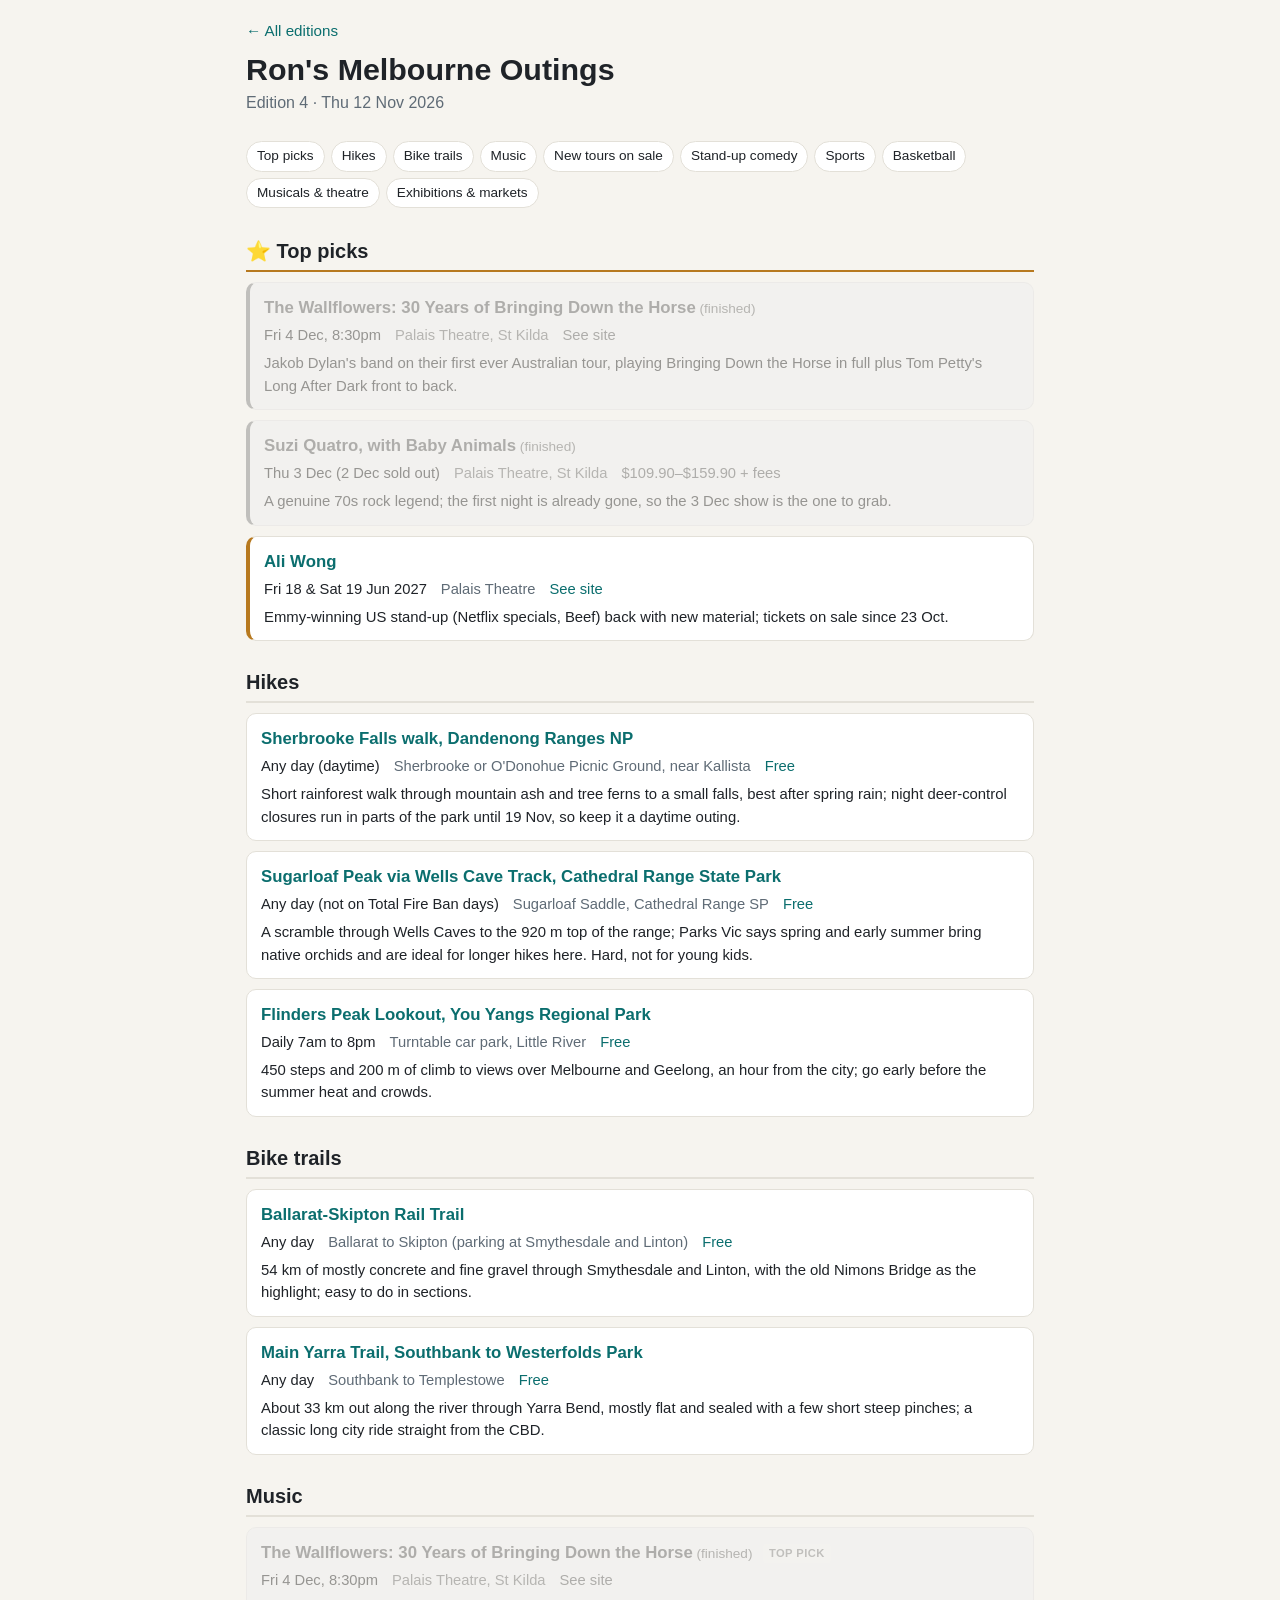
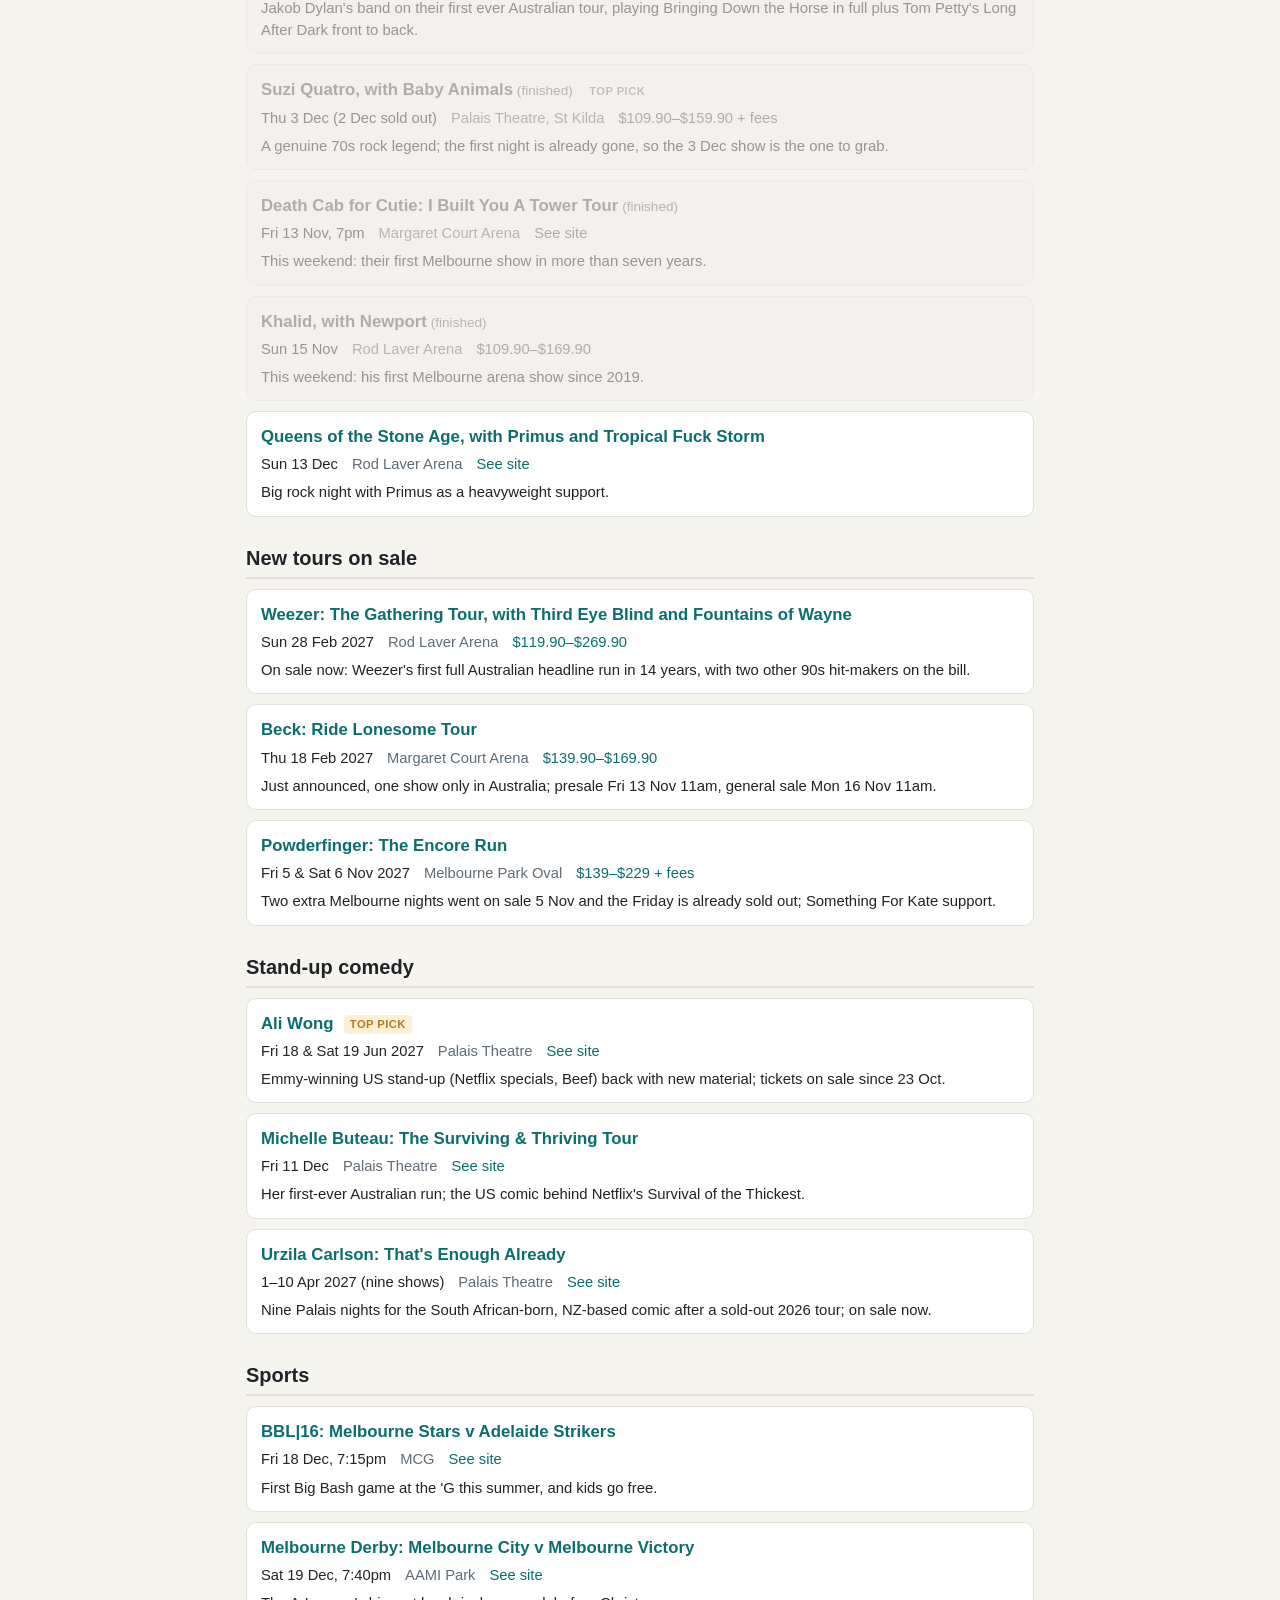
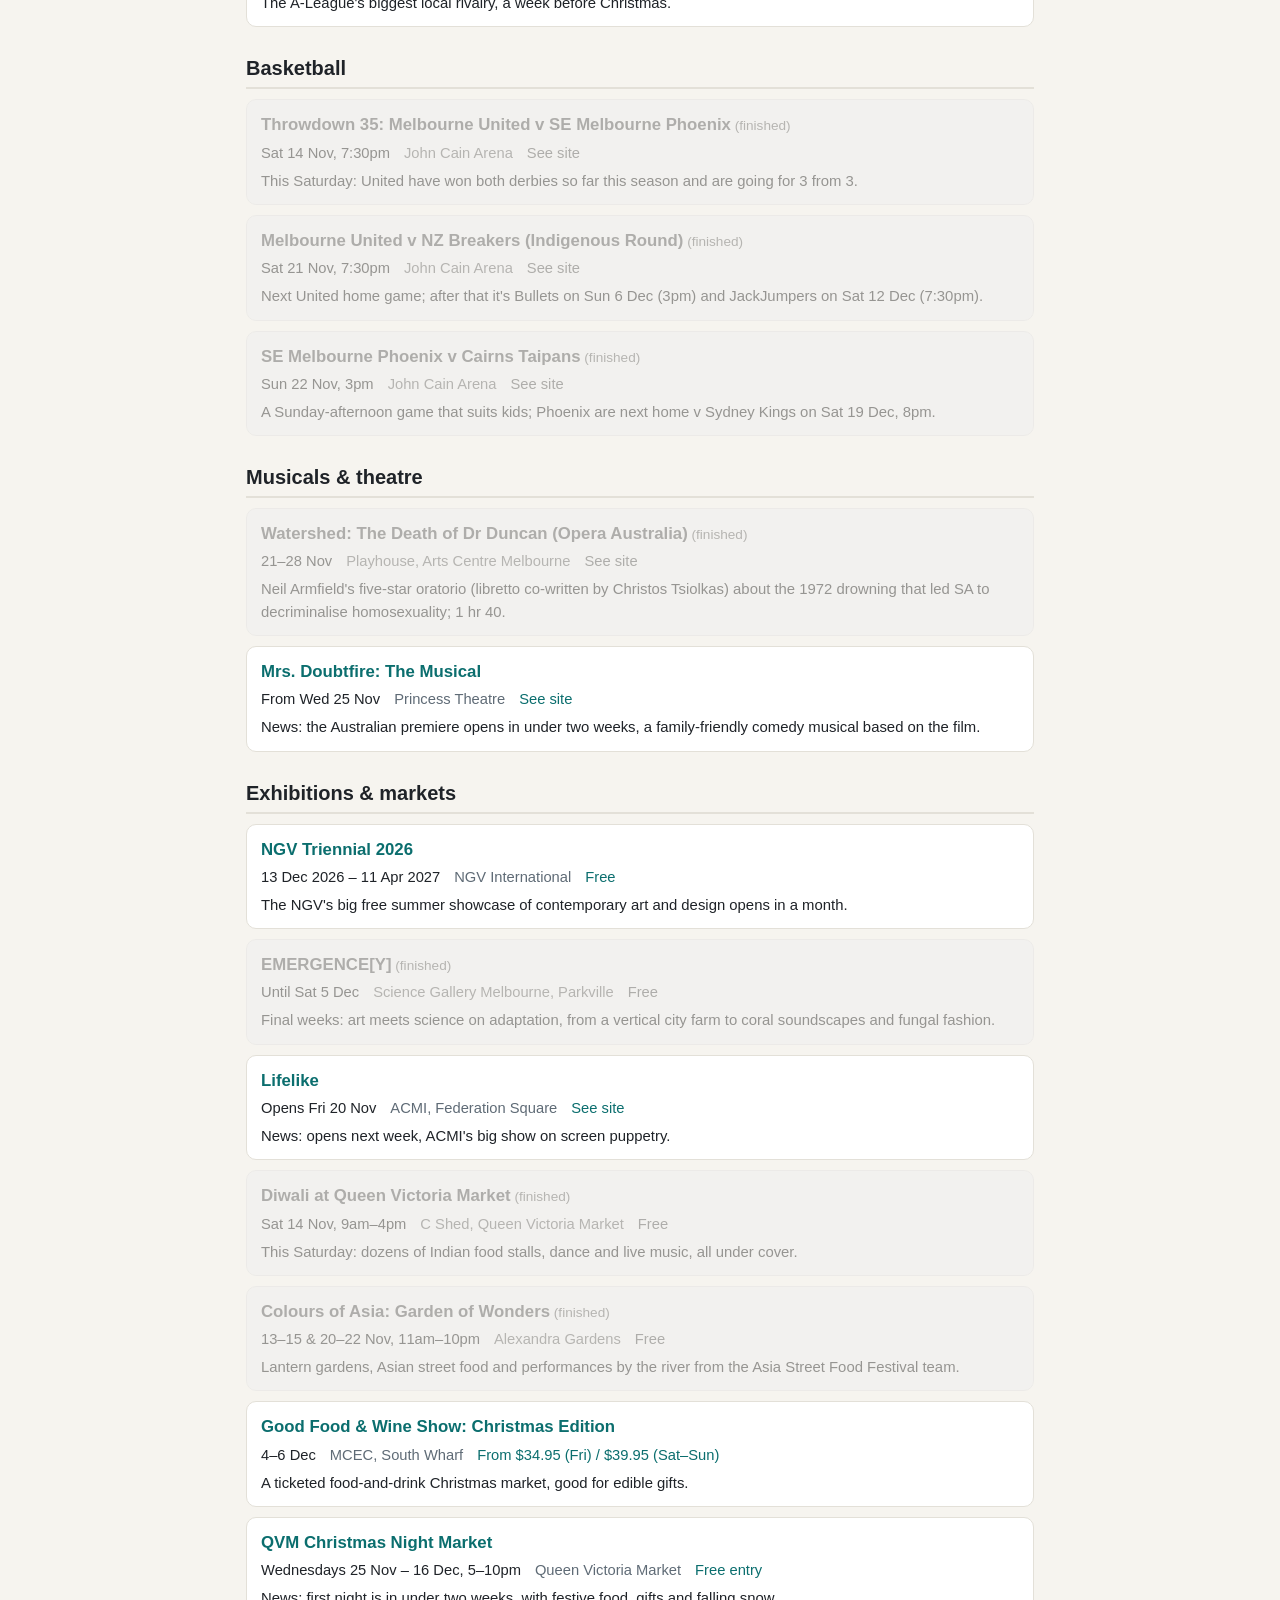
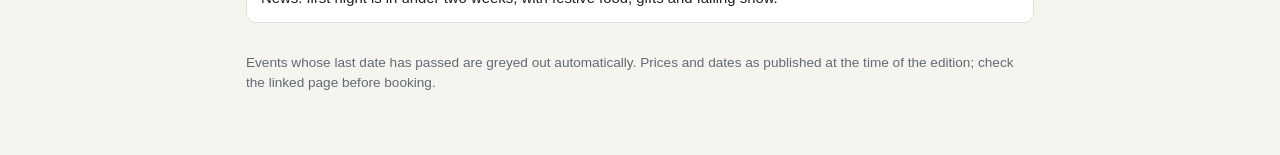
==== editions/2026-11-12.html @ 19b3120b "Edition 2026-11-12" ====
<!doctype html>
<html lang="en">
<head>
<meta charset="utf-8">
<meta name="viewport" content="width=device-width,initial-scale=1">
<title>Ron's Melbourne Outings: Thu 12 Nov 2026</title>
<link rel="stylesheet" href="../outings.css">
</head>
<body>
<div class="wrap">
<p class="back"><a href="../">← All editions</a></p>
<header><h1>Ron's Melbourne Outings</h1>
<p class="sub">Edition 4 · Thu 12 Nov 2026</p></header>
<nav class="toc"><a href="#top-picks">Top picks</a><a href="#hikes">Hikes</a><a href="#bikes">Bike trails</a><a href="#music">Music</a><a href="#tours">New tours on sale</a><a href="#comedy">Stand-up comedy</a><a href="#sports">Sports</a><a href="#basketball">Basketball</a><a href="#theatre">Musicals &amp; theatre</a><a href="#exhibitions">Exhibitions &amp; markets</a></nav>
<section id="top-picks" class="top"><h2>⭐ Top picks</h2><ul class="items"><li class="item" data-end="2026-12-04"><a class="name" href="https://www.palaistheatre.com.au/all-events/the-wallflowers-tickets-ae1651123" target="_blank" rel="noopener"><strong>The Wallflowers: 30 Years of Bringing Down the Horse</strong></a><div class="meta"><span class="when">Fri 4 Dec, 8:30pm</span><span class="venue">Palais Theatre, St Kilda</span><span class="price">See site</span></div><p class="note">Jakob Dylan&#x27;s band on their first ever Australian tour, playing Bringing Down the Horse in full plus Tom Petty&#x27;s Long After Dark front to back.</p></li><li class="item" data-end="2026-12-03"><a class="name" href="https://www.palaistheatre.com.au/all-events/suzi-quatro-tickets-ae1209718" target="_blank" rel="noopener"><strong>Suzi Quatro, with Baby Animals</strong></a><div class="meta"><span class="when">Thu 3 Dec (2 Dec sold out)</span><span class="venue">Palais Theatre, St Kilda</span><span class="price">$109.90–$159.90 + fees</span></div><p class="note">A genuine 70s rock legend; the first night is already gone, so the 3 Dec show is the one to grab.</p></li><li class="item" data-end="2027-06-19"><a class="name" href="https://au.rollingstone.com/culture/culture-news/ali-wong-announces-australia-and-new-zealand-stand-up-tour-102408/" target="_blank" rel="noopener"><strong>Ali Wong</strong></a><div class="meta"><span class="when">Fri 18 &amp; Sat 19 Jun 2027</span><span class="venue">Palais Theatre</span><span class="price">See site</span></div><p class="note">Emmy-winning US stand-up (Netflix specials, Beef) back with new material; tickets on sale since 23 Oct.</p></li></ul></section>
<section id="hikes"><h2>Hikes</h2><ul class="items"><li class="item"><a class="name" href="https://www.parks.vic.gov.au/places-to-see/parks/dandenong-ranges-national-park/things-to-do/sherbrooke-falls-walk-and-picnic-area" target="_blank" rel="noopener"><strong>Sherbrooke Falls walk, Dandenong Ranges NP</strong></a><div class="meta"><span class="when">Any day (daytime)</span><span class="venue">Sherbrooke or O&#x27;Donohue Picnic Ground, near Kallista</span><span class="price">Free</span></div><p class="note">Short rainforest walk through mountain ash and tree ferns to a small falls, best after spring rain; night deer-control closures run in parts of the park until 19 Nov, so keep it a daytime outing.</p></li><li class="item"><a class="name" href="https://www.parks.vic.gov.au/places-to-see/parks/cathedral-range-state-park" target="_blank" rel="noopener"><strong>Sugarloaf Peak via Wells Cave Track, Cathedral Range State Park</strong></a><div class="meta"><span class="when">Any day (not on Total Fire Ban days)</span><span class="venue">Sugarloaf Saddle, Cathedral Range SP</span><span class="price">Free</span></div><p class="note">A scramble through Wells Caves to the 920 m top of the range; Parks Vic says spring and early summer bring native orchids and are ideal for longer hikes here. Hard, not for young kids.</p></li><li class="item"><a class="name" href="https://www.parks.vic.gov.au/places-to-see/parks/you-yangs-regional-park" target="_blank" rel="noopener"><strong>Flinders Peak Lookout, You Yangs Regional Park</strong></a><div class="meta"><span class="when">Daily 7am to 8pm</span><span class="venue">Turntable car park, Little River</span><span class="price">Free</span></div><p class="note">450 steps and 200 m of climb to views over Melbourne and Geelong, an hour from the city; go early before the summer heat and crowds.</p></li></ul></section>
<section id="bikes"><h2>Bike trails</h2><ul class="items"><li class="item"><a class="name" href="https://www.railtrails.org.au/trails/ballarat-skipton-rail-trail/" target="_blank" rel="noopener"><strong>Ballarat-Skipton Rail Trail</strong></a><div class="meta"><span class="when">Any day</span><span class="venue">Ballarat to Skipton (parking at Smythesdale and Linton)</span><span class="price">Free</span></div><p class="note">54 km of mostly concrete and fine gravel through Smythesdale and Linton, with the old Nimons Bridge as the highlight; easy to do in sections.</p></li><li class="item"><a class="name" href="https://www.melbourneplaygrounds.com.au/main-yarra-trail-melbourne" target="_blank" rel="noopener"><strong>Main Yarra Trail, Southbank to Westerfolds Park</strong></a><div class="meta"><span class="when">Any day</span><span class="venue">Southbank to Templestowe</span><span class="price">Free</span></div><p class="note">About 33 km out along the river through Yarra Bend, mostly flat and sealed with a few short steep pinches; a classic long city ride straight from the CBD.</p></li></ul></section>
<section id="music"><h2>Music</h2><ul class="items"><li class="item" data-end="2026-12-04"><a class="name" href="https://www.palaistheatre.com.au/all-events/the-wallflowers-tickets-ae1651123" target="_blank" rel="noopener"><strong>The Wallflowers: 30 Years of Bringing Down the Horse</strong></a> <span class="tag">Top pick</span><div class="meta"><span class="when">Fri 4 Dec, 8:30pm</span><span class="venue">Palais Theatre, St Kilda</span><span class="price">See site</span></div><p class="note">Jakob Dylan&#x27;s band on their first ever Australian tour, playing Bringing Down the Horse in full plus Tom Petty&#x27;s Long After Dark front to back.</p></li><li class="item" data-end="2026-12-03"><a class="name" href="https://www.palaistheatre.com.au/all-events/suzi-quatro-tickets-ae1209718" target="_blank" rel="noopener"><strong>Suzi Quatro, with Baby Animals</strong></a> <span class="tag">Top pick</span><div class="meta"><span class="when">Thu 3 Dec (2 Dec sold out)</span><span class="venue">Palais Theatre, St Kilda</span><span class="price">$109.90–$159.90 + fees</span></div><p class="note">A genuine 70s rock legend; the first night is already gone, so the 3 Dec show is the one to grab.</p></li><li class="item" data-end="2026-11-13"><a class="name" href="https://margaretcourtarena.com.au/event/death-cab-for-cutie-i-built-you-a-tower-tour-melbourne-2026/" target="_blank" rel="noopener"><strong>Death Cab for Cutie: I Built You A Tower Tour</strong></a><div class="meta"><span class="when">Fri 13 Nov, 7pm</span><span class="venue">Margaret Court Arena</span><span class="price">See site</span></div><p class="note">This weekend: their first Melbourne show in more than seven years.</p></li><li class="item" data-end="2026-11-15"><a class="name" href="https://www.frontiertouring.com/khalid" target="_blank" rel="noopener"><strong>Khalid, with Newport</strong></a><div class="meta"><span class="when">Sun 15 Nov</span><span class="venue">Rod Laver Arena</span><span class="price">$109.90–$169.90</span></div><p class="note">This weekend: his first Melbourne arena show since 2019.</p></li><li class="item" data-end="2026-12-13"><a class="name" href="https://rodlaverarena.com.au/event/queens-of-the-stone-age-melbourne-2026/" target="_blank" rel="noopener"><strong>Queens of the Stone Age, with Primus and Tropical Fuck Storm</strong></a><div class="meta"><span class="when">Sun 13 Dec</span><span class="venue">Rod Laver Arena</span><span class="price">See site</span></div><p class="note">Big rock night with Primus as a heavyweight support.</p></li></ul></section>
<section id="tours"><h2>New tours on sale</h2><ul class="items"><li class="item" data-end="2027-02-28"><a class="name" href="https://www.destroyalllines.com/tours/weezer-2027" target="_blank" rel="noopener"><strong>Weezer: The Gathering Tour, with Third Eye Blind and Fountains of Wayne</strong></a><div class="meta"><span class="when">Sun 28 Feb 2027</span><span class="venue">Rod Laver Arena</span><span class="price">$119.90–$269.90</span></div><p class="note">On sale now: Weezer&#x27;s first full Australian headline run in 14 years, with two other 90s hit-makers on the bill.</p></li><li class="item" data-end="2027-02-18"><a class="name" href="https://www.frontiertouring.com/beck" target="_blank" rel="noopener"><strong>Beck: Ride Lonesome Tour</strong></a><div class="meta"><span class="when">Thu 18 Feb 2027</span><span class="venue">Margaret Court Arena</span><span class="price">$139.90–$169.90</span></div><p class="note">Just announced, one show only in Australia; presale Fri 13 Nov 11am, general sale Mon 16 Nov 11am.</p></li><li class="item" data-end="2027-11-06"><a class="name" href="https://facetofacetouring.com.au/current-tours/powderfinger-the-encore-run" target="_blank" rel="noopener"><strong>Powderfinger: The Encore Run</strong></a><div class="meta"><span class="when">Fri 5 &amp; Sat 6 Nov 2027</span><span class="venue">Melbourne Park Oval</span><span class="price">$139–$229 + fees</span></div><p class="note">Two extra Melbourne nights went on sale 5 Nov and the Friday is already sold out; Something For Kate support.</p></li></ul></section>
<section id="comedy"><h2>Stand-up comedy</h2><ul class="items"><li class="item" data-end="2027-06-19"><a class="name" href="https://au.rollingstone.com/culture/culture-news/ali-wong-announces-australia-and-new-zealand-stand-up-tour-102408/" target="_blank" rel="noopener"><strong>Ali Wong</strong></a> <span class="tag">Top pick</span><div class="meta"><span class="when">Fri 18 &amp; Sat 19 Jun 2027</span><span class="venue">Palais Theatre</span><span class="price">See site</span></div><p class="note">Emmy-winning US stand-up (Netflix specials, Beef) back with new material; tickets on sale since 23 Oct.</p></li><li class="item" data-end="2026-12-11"><a class="name" href="https://ma.to/event/michelle-buteau-palais-theatre-11-dec-2026" target="_blank" rel="noopener"><strong>Michelle Buteau: The Surviving &amp; Thriving Tour</strong></a><div class="meta"><span class="when">Fri 11 Dec</span><span class="venue">Palais Theatre</span><span class="price">See site</span></div><p class="note">Her first-ever Australian run; the US comic behind Netflix&#x27;s Survival of the Thickest.</p></li><li class="item" data-end="2027-04-10"><a class="name" href="https://au.variety.com/2026/more/news/urzila-carlson-announces-massive-2027-australian-tour-with-new-comedy-show-41914/" target="_blank" rel="noopener"><strong>Urzila Carlson: That&#x27;s Enough Already</strong></a><div class="meta"><span class="when">1–10 Apr 2027 (nine shows)</span><span class="venue">Palais Theatre</span><span class="price">See site</span></div><p class="note">Nine Palais nights for the South African-born, NZ-based comic after a sold-out 2026 tour; on sale now.</p></li></ul></section>
<section id="sports"><h2>Sports</h2><ul class="items"><li class="item" data-end="2026-12-18"><a class="name" href="https://www.mcg.org.au/events/2026/december/bbl16-melbourne-stars-v-adelaide-strikers" target="_blank" rel="noopener"><strong>BBL|16: Melbourne Stars v Adelaide Strikers</strong></a><div class="meta"><span class="when">Fri 18 Dec, 7:15pm</span><span class="venue">MCG</span><span class="price">See site</span></div><p class="note">First Big Bash game at the &#x27;G this summer, and kids go free.</p></li><li class="item" data-end="2026-12-19"><a class="name" href="https://aamipark.com.au/event/melbourne-city-fc-vs-melbourne-victory-round-9-2026-27/" target="_blank" rel="noopener"><strong>Melbourne Derby: Melbourne City v Melbourne Victory</strong></a><div class="meta"><span class="when">Sat 19 Dec, 7:40pm</span><span class="venue">AAMI Park</span><span class="price">See site</span></div><p class="note">The A-League&#x27;s biggest local rivalry, a week before Christmas.</p></li></ul></section>
<section id="basketball"><h2>Basketball</h2><ul class="items"><li class="item" data-end="2026-11-14"><a class="name" href="https://www.nbl.com.au/club-schedule/mel" target="_blank" rel="noopener"><strong>Throwdown 35: Melbourne United v SE Melbourne Phoenix</strong></a><div class="meta"><span class="when">Sat 14 Nov, 7:30pm</span><span class="venue">John Cain Arena</span><span class="price">See site</span></div><p class="note">This Saturday: United have won both derbies so far this season and are going for 3 from 3.</p></li><li class="item" data-end="2026-11-21"><a class="name" href="https://www.nbl.com.au/club-schedule/mel" target="_blank" rel="noopener"><strong>Melbourne United v NZ Breakers (Indigenous Round)</strong></a><div class="meta"><span class="when">Sat 21 Nov, 7:30pm</span><span class="venue">John Cain Arena</span><span class="price">See site</span></div><p class="note">Next United home game; after that it&#x27;s Bullets on Sun 6 Dec (3pm) and JackJumpers on Sat 12 Dec (7:30pm).</p></li><li class="item" data-end="2026-11-22"><a class="name" href="https://johncainarena.com.au/event/south-east-melbourne-phoenix-vs-cairns-taipans-round-10-2026-27/" target="_blank" rel="noopener"><strong>SE Melbourne Phoenix v Cairns Taipans</strong></a><div class="meta"><span class="when">Sun 22 Nov, 3pm</span><span class="venue">John Cain Arena</span><span class="price">See site</span></div><p class="note">A Sunday-afternoon game that suits kids; Phoenix are next home v Sydney Kings on Sat 19 Dec, 8pm.</p></li></ul></section>
<section id="theatre"><h2>Musicals &amp; theatre</h2><ul class="items"><li class="item" data-end="2026-11-28"><a class="name" href="https://opera.org.au/productions/watershed-melbourne/" target="_blank" rel="noopener"><strong>Watershed: The Death of Dr Duncan (Opera Australia)</strong></a><div class="meta"><span class="when">21–28 Nov</span><span class="venue">Playhouse, Arts Centre Melbourne</span><span class="price">See site</span></div><p class="note">Neil Armfield&#x27;s five-star oratorio (libretto co-written by Christos Tsiolkas) about the 1972 drowning that led SA to decriminalise homosexuality; 1 hr 40.</p></li><li class="item" data-end="2027-02-14"><a class="name" href="https://mrsdoubtfiremusical.com.au/" target="_blank" rel="noopener"><strong>Mrs. Doubtfire: The Musical</strong></a><div class="meta"><span class="when">From Wed 25 Nov</span><span class="venue">Princess Theatre</span><span class="price">See site</span></div><p class="note">News: the Australian premiere opens in under two weeks, a family-friendly comedy musical based on the film.</p></li></ul></section>
<section id="exhibitions"><h2>Exhibitions &amp; markets</h2><ul class="items"><li class="item" data-end="2027-04-11"><a class="name" href="https://www.ngv.vic.gov.au/exhibition/triennial-2026/" target="_blank" rel="noopener"><strong>NGV Triennial 2026</strong></a><div class="meta"><span class="when">13 Dec 2026 – 11 Apr 2027</span><span class="venue">NGV International</span><span class="price">Free</span></div><p class="note">The NGV&#x27;s big free summer showcase of contemporary art and design opens in a month.</p></li><li class="item" data-end="2026-12-05"><a class="name" href="https://melbourne.sciencegallery.com/emergence-y" target="_blank" rel="noopener"><strong>EMERGENCE[Y]</strong></a><div class="meta"><span class="when">Until Sat 5 Dec</span><span class="venue">Science Gallery Melbourne, Parkville</span><span class="price">Free</span></div><p class="note">Final weeks: art meets science on adaptation, from a vertical city farm to coral soundscapes and fungal fashion.</p></li><li class="item" data-end="2027-04-18"><a class="name" href="https://www.acmi.net.au/whats-on/lifelike/" target="_blank" rel="noopener"><strong>Lifelike</strong></a><div class="meta"><span class="when">Opens Fri 20 Nov</span><span class="venue">ACMI, Federation Square</span><span class="price">See site</span></div><p class="note">News: opens next week, ACMI&#x27;s big show on screen puppetry.</p></li><li class="item" data-end="2026-11-14"><a class="name" href="https://qvm.com.au/whats-on/diwali-at-queen-victoria-market/" target="_blank" rel="noopener"><strong>Diwali at Queen Victoria Market</strong></a><div class="meta"><span class="when">Sat 14 Nov, 9am–4pm</span><span class="venue">C Shed, Queen Victoria Market</span><span class="price">Free</span></div><p class="note">This Saturday: dozens of Indian food stalls, dance and live music, all under cover.</p></li><li class="item" data-end="2026-11-22"><a class="name" href="https://whatson.melbourne.vic.gov.au/things-to-do/colours-of-asia-garden-of-wonders" target="_blank" rel="noopener"><strong>Colours of Asia: Garden of Wonders</strong></a><div class="meta"><span class="when">13–15 &amp; 20–22 Nov, 11am–10pm</span><span class="venue">Alexandra Gardens</span><span class="price">Free</span></div><p class="note">Lantern gardens, Asian street food and performances by the river from the Asia Street Food Festival team.</p></li><li class="item" data-end="2026-12-06"><a class="name" href="https://www.mcec.com.au/whats-on/2026/10/good-food-and-wine-christmas-market-edition-2026" target="_blank" rel="noopener"><strong>Good Food &amp; Wine Show: Christmas Edition</strong></a><div class="meta"><span class="when">4–6 Dec</span><span class="venue">MCEC, South Wharf</span><span class="price">From $34.95 (Fri) / $39.95 (Sat–Sun)</span></div><p class="note">A ticketed food-and-drink Christmas market, good for edible gifts.</p></li><li class="item" data-end="2026-12-16"><a class="name" href="https://qvm.com.au/whats-on/christmas-night-market/" target="_blank" rel="noopener"><strong>QVM Christmas Night Market</strong></a><div class="meta"><span class="when">Wednesdays 25 Nov – 16 Dec, 5–10pm</span><span class="venue">Queen Victoria Market</span><span class="price">Free entry</span></div><p class="note">News: first night is in under two weeks, with festive food, gifts and falling snow.</p></li></ul></section>
<footer><p>Events whose last date has passed are greyed out automatically. Prices and dates as published at the time of the edition; check the linked page before booking.</p></footer>
</div>
<script>
(function () {
  var today = new Intl.DateTimeFormat("en-CA", { timeZone: "Australia/Melbourne" }).format(new Date());
  document.querySelectorAll(".item[data-end]").forEach(function (el) {
    if (el.dataset.end < today) { el.classList.add("past"); el.title = "This event has finished"; }
  });
})();
</script>
</body>
</html>
---- outings.css ----
*{box-sizing:border-box}
:root{--bg:#f6f4ef;--card:#fff;--ink:#1f2328;--muted:#5f6b76;--accent:#0b6e6e;--gold:#b7791f;--line:#e3e0d8}
html{-webkit-text-size-adjust:100%}
body{margin:0;background:var(--bg);color:var(--ink);font:16px/1.5 -apple-system,BlinkMacSystemFont,"Segoe UI",Roboto,Helvetica,Arial,sans-serif}
.wrap{max-width:820px;margin:0 auto;padding:20px 16px 48px}
a{color:var(--accent)}
header h1{margin:8px 0 4px;font-size:1.9rem;line-height:1.2}
.sub{margin:0 0 18px;color:var(--muted)}
.back{margin:0;font-size:.95rem}
.back a{text-decoration:none}
.toc{display:flex;flex-wrap:wrap;gap:6px;margin:0 0 20px;position:sticky;top:0;background:var(--bg);padding:8px 0;z-index:2}
.toc a{font-size:.85rem;text-decoration:none;border:1px solid var(--line);background:var(--card);border-radius:999px;padding:4px 10px;color:var(--ink)}
section{margin:0 0 26px}
section h2{font-size:1.25rem;margin:0 0 10px;padding-bottom:4px;border-bottom:2px solid var(--line)}
section.top h2{border-color:var(--gold)}
ul.items{list-style:none;margin:0;padding:0;display:grid;gap:10px}
.item{background:var(--card);border:1px solid var(--line);border-radius:10px;padding:12px 14px}
section.top .item{border-left:4px solid var(--gold)}
.item .name{font-size:1.05rem;text-decoration:none}
.item .name:hover strong{text-decoration:underline}
.meta{display:flex;flex-wrap:wrap;gap:4px 14px;margin-top:4px;font-size:.92rem;color:var(--muted)}
.meta .when{color:var(--ink);font-weight:500}
.meta .price{color:var(--accent)}
.note{margin:6px 0 0;font-size:.93rem}
.tag{display:inline-block;font-size:.7rem;font-weight:600;text-transform:uppercase;letter-spacing:.04em;background:#fdf0d5;color:var(--gold);border-radius:4px;padding:1px 6px;margin-left:6px;vertical-align:middle}
.item.past{opacity:.45;filter:grayscale(1);background:#efefef}
.item.past .name strong::after{content:" (finished)";font-weight:400;font-size:.85rem;color:var(--muted)}
ul.editions{list-style:none;margin:0;padding:0;display:grid;gap:12px}
.edition>a{display:block;background:var(--card);border:1px solid var(--line);border-radius:12px;padding:14px 16px;text-decoration:none;color:var(--ink)}
.edition>a:hover{border-color:var(--accent)}
.ed-date{display:block;font-size:1.15rem;font-weight:700;color:var(--accent)}
.ed-sub{display:block;font-size:.85rem;color:var(--muted);margin-bottom:6px}
.ed-tops{margin:0;padding-left:18px;font-size:.93rem}
footer{margin-top:30px;font-size:.85rem;color:var(--muted)}
@media (max-width:480px){header h1{font-size:1.55rem}.wrap{padding:14px 12px 40px}}
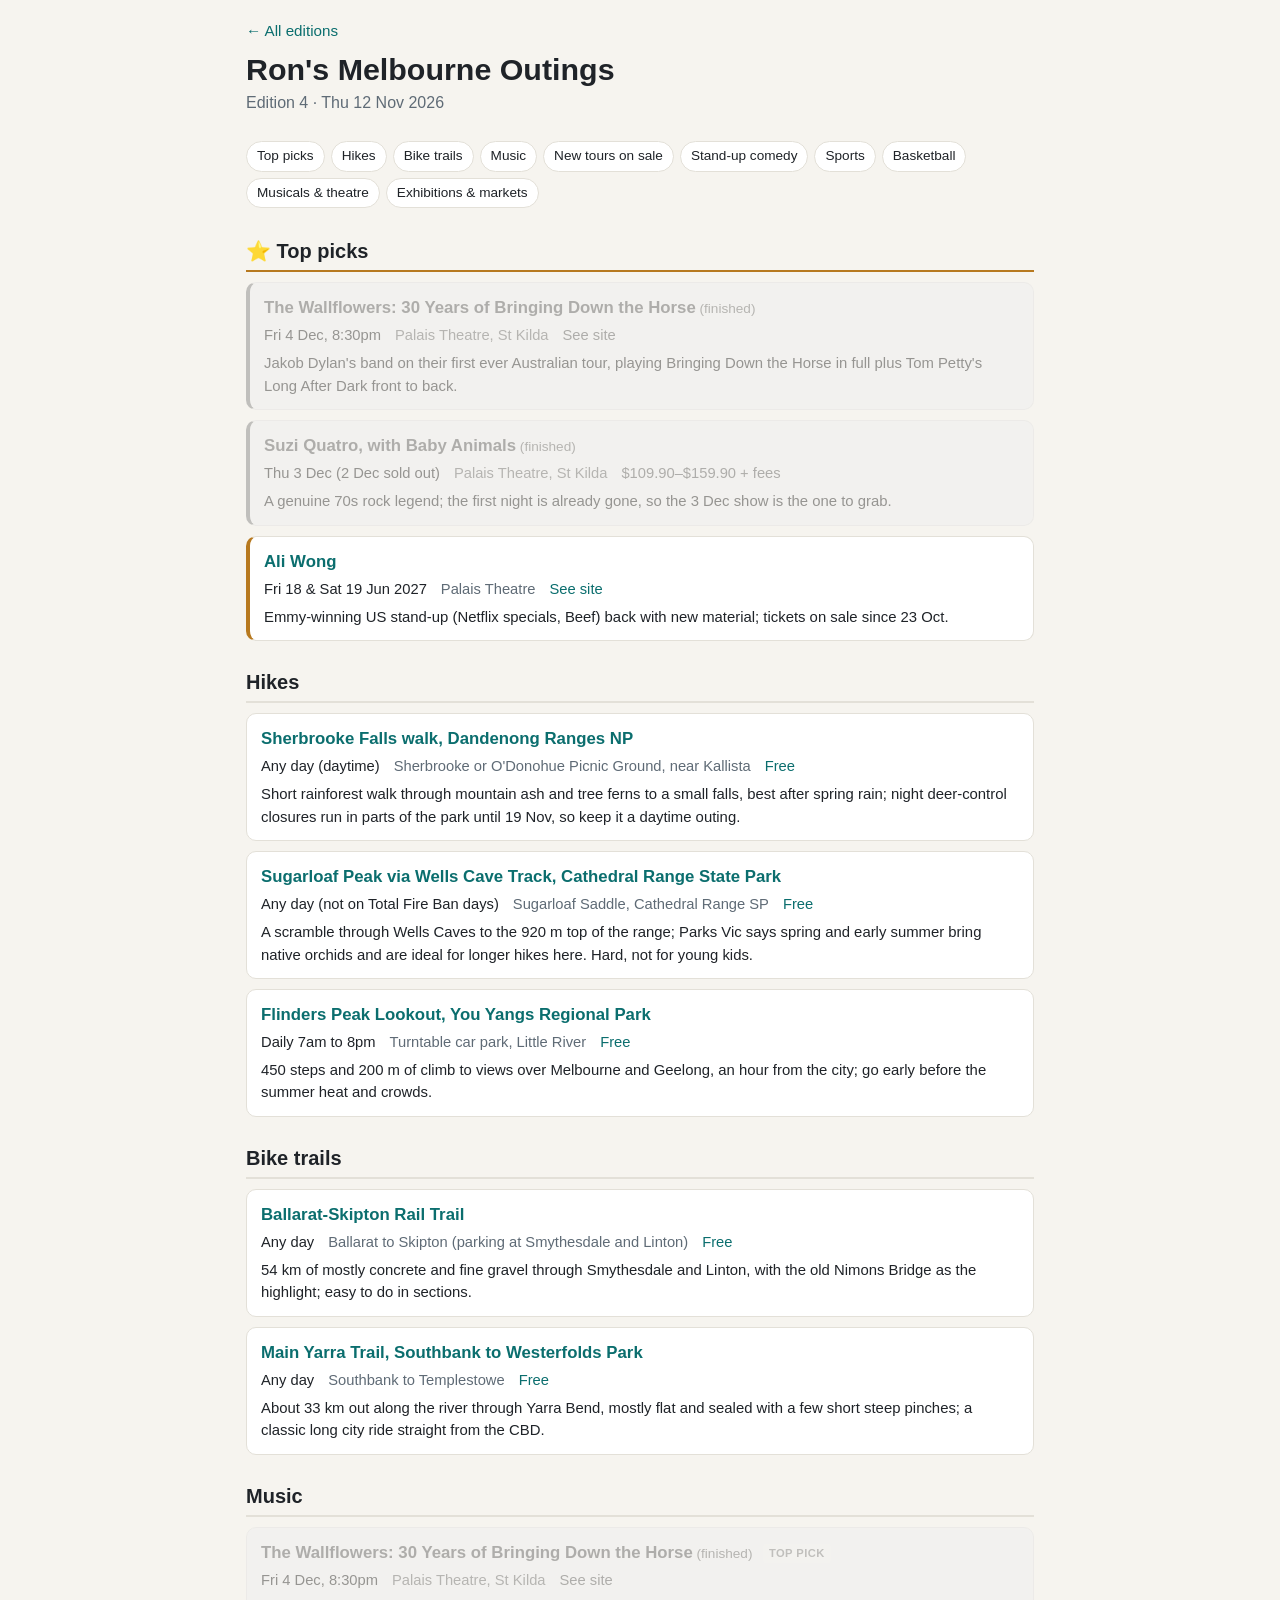
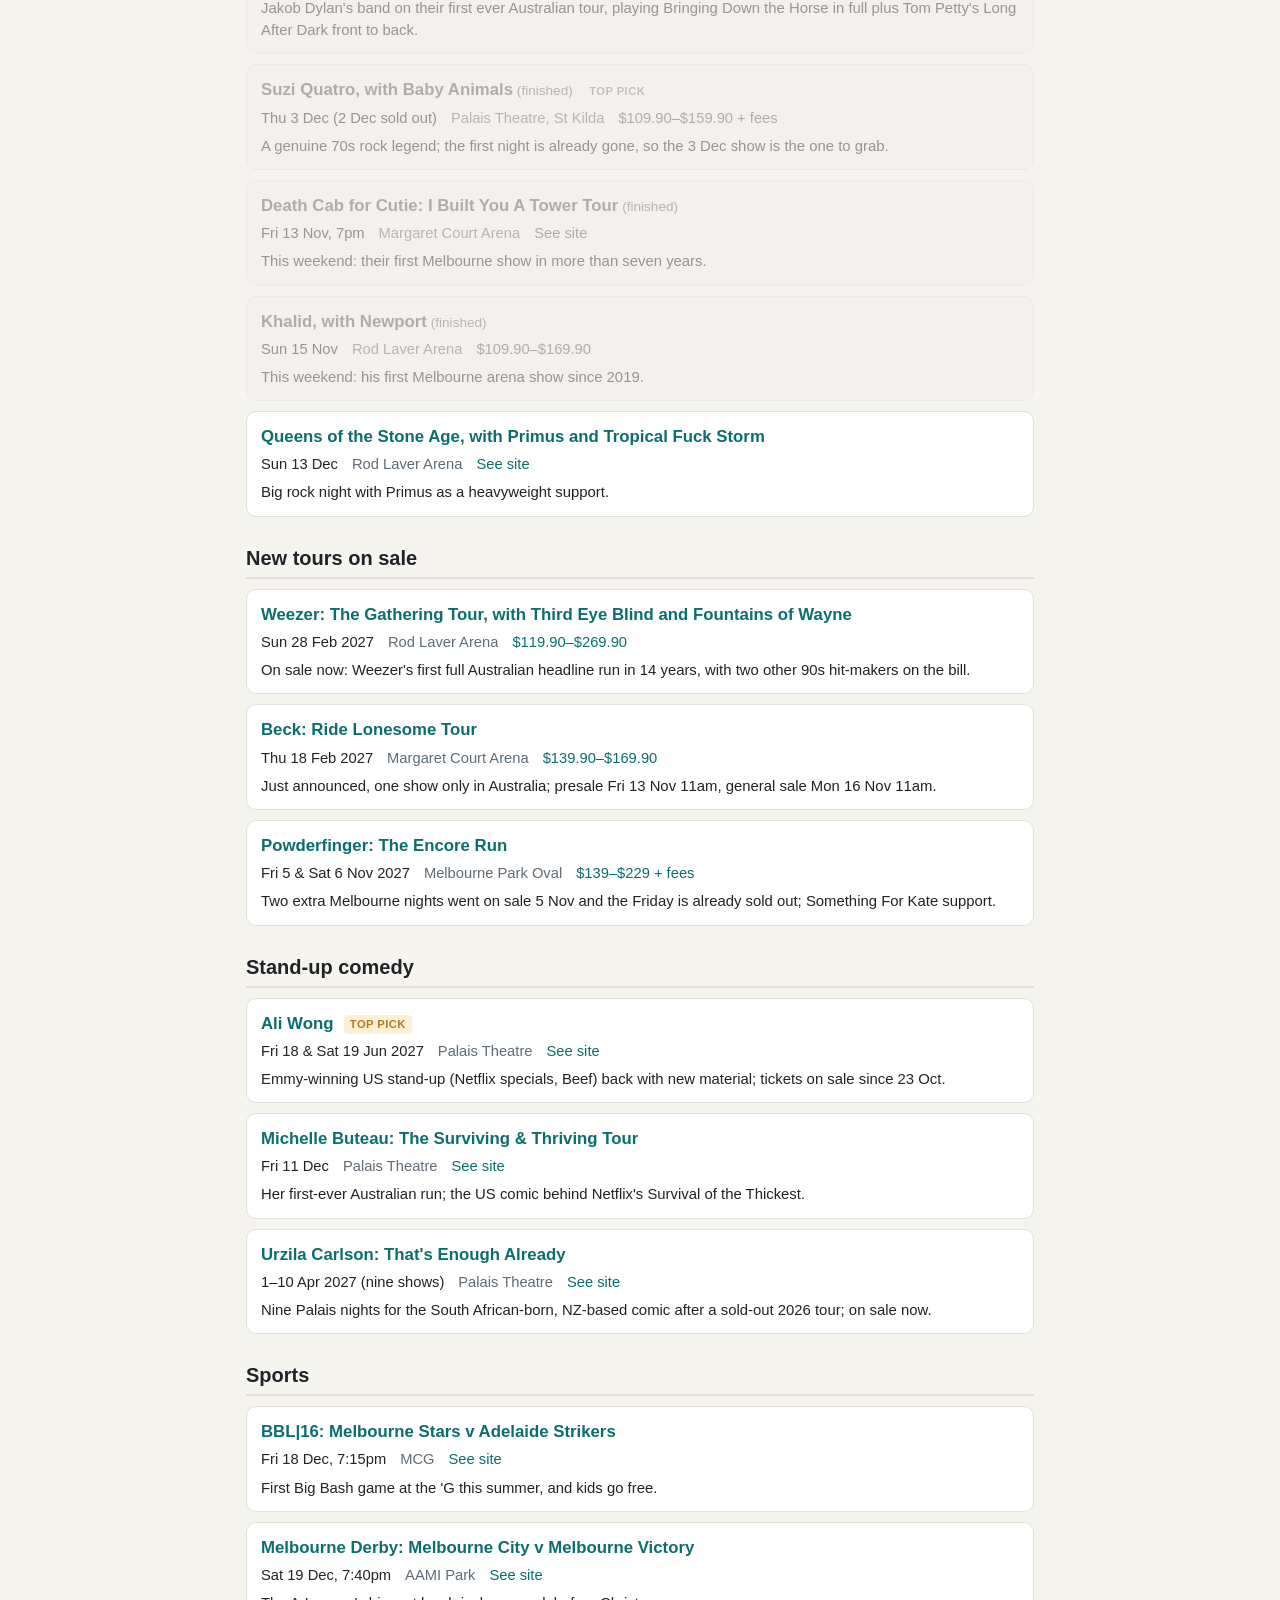
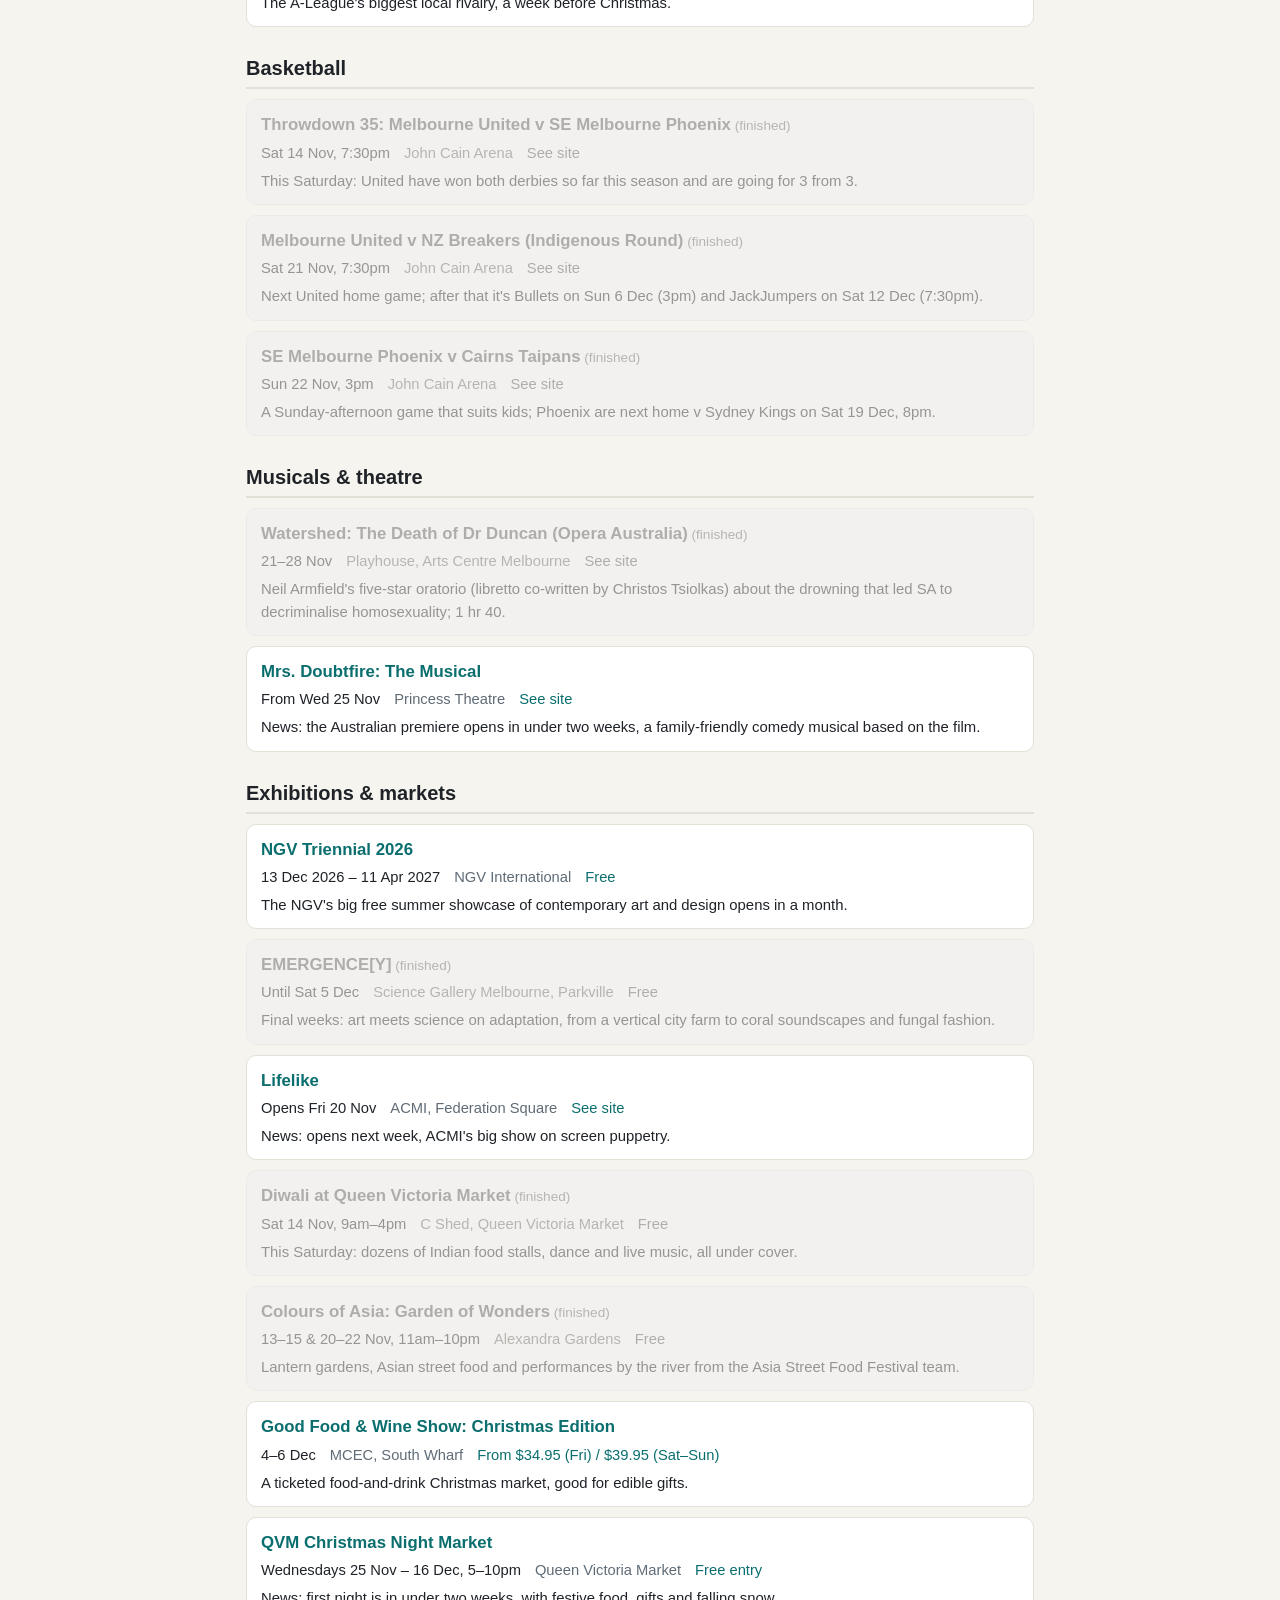
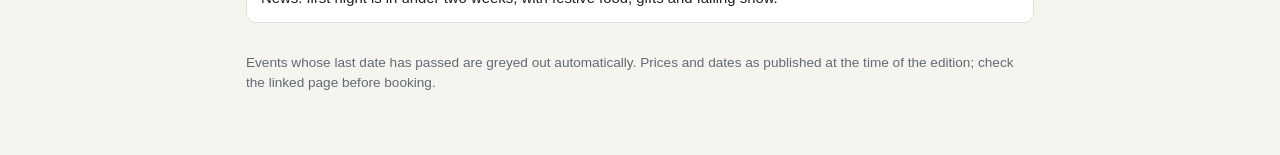
==== commit 983af1d2: "Edition 2026-11-12: tweak note" ====
--- a/editions/2026-11-12.html
+++ b/editions/2026-11-12.html
@@ -20,7 +20,7 @@
 <section id="comedy"><h2>Stand-up comedy</h2><ul class="items"><li class="item" data-end="2027-06-19"><a class="name" href="https://au.rollingstone.com/culture/culture-news/ali-wong-announces-australia-and-new-zealand-stand-up-tour-102408/" target="_blank" rel="noopener"><strong>Ali Wong</strong></a> <span class="tag">Top pick</span><div class="meta"><span class="when">Fri 18 &amp; Sat 19 Jun 2027</span><span class="venue">Palais Theatre</span><span class="price">See site</span></div><p class="note">Emmy-winning US stand-up (Netflix specials, Beef) back with new material; tickets on sale since 23 Oct.</p></li><li class="item" data-end="2026-12-11"><a class="name" href="https://ma.to/event/michelle-buteau-palais-theatre-11-dec-2026" target="_blank" rel="noopener"><strong>Michelle Buteau: The Surviving &amp; Thriving Tour</strong></a><div class="meta"><span class="when">Fri 11 Dec</span><span class="venue">Palais Theatre</span><span class="price">See site</span></div><p class="note">Her first-ever Australian run; the US comic behind Netflix&#x27;s Survival of the Thickest.</p></li><li class="item" data-end="2027-04-10"><a class="name" href="https://au.variety.com/2026/more/news/urzila-carlson-announces-massive-2027-australian-tour-with-new-comedy-show-41914/" target="_blank" rel="noopener"><strong>Urzila Carlson: That&#x27;s Enough Already</strong></a><div class="meta"><span class="when">1–10 Apr 2027 (nine shows)</span><span class="venue">Palais Theatre</span><span class="price">See site</span></div><p class="note">Nine Palais nights for the South African-born, NZ-based comic after a sold-out 2026 tour; on sale now.</p></li></ul></section>
 <section id="sports"><h2>Sports</h2><ul class="items"><li class="item" data-end="2026-12-18"><a class="name" href="https://www.mcg.org.au/events/2026/december/bbl16-melbourne-stars-v-adelaide-strikers" target="_blank" rel="noopener"><strong>BBL|16: Melbourne Stars v Adelaide Strikers</strong></a><div class="meta"><span class="when">Fri 18 Dec, 7:15pm</span><span class="venue">MCG</span><span class="price">See site</span></div><p class="note">First Big Bash game at the &#x27;G this summer, and kids go free.</p></li><li class="item" data-end="2026-12-19"><a class="name" href="https://aamipark.com.au/event/melbourne-city-fc-vs-melbourne-victory-round-9-2026-27/" target="_blank" rel="noopener"><strong>Melbourne Derby: Melbourne City v Melbourne Victory</strong></a><div class="meta"><span class="when">Sat 19 Dec, 7:40pm</span><span class="venue">AAMI Park</span><span class="price">See site</span></div><p class="note">The A-League&#x27;s biggest local rivalry, a week before Christmas.</p></li></ul></section>
 <section id="basketball"><h2>Basketball</h2><ul class="items"><li class="item" data-end="2026-11-14"><a class="name" href="https://www.nbl.com.au/club-schedule/mel" target="_blank" rel="noopener"><strong>Throwdown 35: Melbourne United v SE Melbourne Phoenix</strong></a><div class="meta"><span class="when">Sat 14 Nov, 7:30pm</span><span class="venue">John Cain Arena</span><span class="price">See site</span></div><p class="note">This Saturday: United have won both derbies so far this season and are going for 3 from 3.</p></li><li class="item" data-end="2026-11-21"><a class="name" href="https://www.nbl.com.au/club-schedule/mel" target="_blank" rel="noopener"><strong>Melbourne United v NZ Breakers (Indigenous Round)</strong></a><div class="meta"><span class="when">Sat 21 Nov, 7:30pm</span><span class="venue">John Cain Arena</span><span class="price">See site</span></div><p class="note">Next United home game; after that it&#x27;s Bullets on Sun 6 Dec (3pm) and JackJumpers on Sat 12 Dec (7:30pm).</p></li><li class="item" data-end="2026-11-22"><a class="name" href="https://johncainarena.com.au/event/south-east-melbourne-phoenix-vs-cairns-taipans-round-10-2026-27/" target="_blank" rel="noopener"><strong>SE Melbourne Phoenix v Cairns Taipans</strong></a><div class="meta"><span class="when">Sun 22 Nov, 3pm</span><span class="venue">John Cain Arena</span><span class="price">See site</span></div><p class="note">A Sunday-afternoon game that suits kids; Phoenix are next home v Sydney Kings on Sat 19 Dec, 8pm.</p></li></ul></section>
-<section id="theatre"><h2>Musicals &amp; theatre</h2><ul class="items"><li class="item" data-end="2026-11-28"><a class="name" href="https://opera.org.au/productions/watershed-melbourne/" target="_blank" rel="noopener"><strong>Watershed: The Death of Dr Duncan (Opera Australia)</strong></a><div class="meta"><span class="when">21–28 Nov</span><span class="venue">Playhouse, Arts Centre Melbourne</span><span class="price">See site</span></div><p class="note">Neil Armfield&#x27;s five-star oratorio (libretto co-written by Christos Tsiolkas) about the 1972 drowning that led SA to decriminalise homosexuality; 1 hr 40.</p></li><li class="item" data-end="2027-02-14"><a class="name" href="https://mrsdoubtfiremusical.com.au/" target="_blank" rel="noopener"><strong>Mrs. Doubtfire: The Musical</strong></a><div class="meta"><span class="when">From Wed 25 Nov</span><span class="venue">Princess Theatre</span><span class="price">See site</span></div><p class="note">News: the Australian premiere opens in under two weeks, a family-friendly comedy musical based on the film.</p></li></ul></section>
+<section id="theatre"><h2>Musicals &amp; theatre</h2><ul class="items"><li class="item" data-end="2026-11-28"><a class="name" href="https://opera.org.au/productions/watershed-melbourne/" target="_blank" rel="noopener"><strong>Watershed: The Death of Dr Duncan (Opera Australia)</strong></a><div class="meta"><span class="when">21–28 Nov</span><span class="venue">Playhouse, Arts Centre Melbourne</span><span class="price">See site</span></div><p class="note">Neil Armfield&#x27;s five-star oratorio (libretto co-written by Christos Tsiolkas) about the drowning that led SA to decriminalise homosexuality; 1 hr 40.</p></li><li class="item" data-end="2027-02-14"><a class="name" href="https://mrsdoubtfiremusical.com.au/" target="_blank" rel="noopener"><strong>Mrs. Doubtfire: The Musical</strong></a><div class="meta"><span class="when">From Wed 25 Nov</span><span class="venue">Princess Theatre</span><span class="price">See site</span></div><p class="note">News: the Australian premiere opens in under two weeks, a family-friendly comedy musical based on the film.</p></li></ul></section>
 <section id="exhibitions"><h2>Exhibitions &amp; markets</h2><ul class="items"><li class="item" data-end="2027-04-11"><a class="name" href="https://www.ngv.vic.gov.au/exhibition/triennial-2026/" target="_blank" rel="noopener"><strong>NGV Triennial 2026</strong></a><div class="meta"><span class="when">13 Dec 2026 – 11 Apr 2027</span><span class="venue">NGV International</span><span class="price">Free</span></div><p class="note">The NGV&#x27;s big free summer showcase of contemporary art and design opens in a month.</p></li><li class="item" data-end="2026-12-05"><a class="name" href="https://melbourne.sciencegallery.com/emergence-y" target="_blank" rel="noopener"><strong>EMERGENCE[Y]</strong></a><div class="meta"><span class="when">Until Sat 5 Dec</span><span class="venue">Science Gallery Melbourne, Parkville</span><span class="price">Free</span></div><p class="note">Final weeks: art meets science on adaptation, from a vertical city farm to coral soundscapes and fungal fashion.</p></li><li class="item" data-end="2027-04-18"><a class="name" href="https://www.acmi.net.au/whats-on/lifelike/" target="_blank" rel="noopener"><strong>Lifelike</strong></a><div class="meta"><span class="when">Opens Fri 20 Nov</span><span class="venue">ACMI, Federation Square</span><span class="price">See site</span></div><p class="note">News: opens next week, ACMI&#x27;s big show on screen puppetry.</p></li><li class="item" data-end="2026-11-14"><a class="name" href="https://qvm.com.au/whats-on/diwali-at-queen-victoria-market/" target="_blank" rel="noopener"><strong>Diwali at Queen Victoria Market</strong></a><div class="meta"><span class="when">Sat 14 Nov, 9am–4pm</span><span class="venue">C Shed, Queen Victoria Market</span><span class="price">Free</span></div><p class="note">This Saturday: dozens of Indian food stalls, dance and live music, all under cover.</p></li><li class="item" data-end="2026-11-22"><a class="name" href="https://whatson.melbourne.vic.gov.au/things-to-do/colours-of-asia-garden-of-wonders" target="_blank" rel="noopener"><strong>Colours of Asia: Garden of Wonders</strong></a><div class="meta"><span class="when">13–15 &amp; 20–22 Nov, 11am–10pm</span><span class="venue">Alexandra Gardens</span><span class="price">Free</span></div><p class="note">Lantern gardens, Asian street food and performances by the river from the Asia Street Food Festival team.</p></li><li class="item" data-end="2026-12-06"><a class="name" href="https://www.mcec.com.au/whats-on/2026/10/good-food-and-wine-christmas-market-edition-2026" target="_blank" rel="noopener"><strong>Good Food &amp; Wine Show: Christmas Edition</strong></a><div class="meta"><span class="when">4–6 Dec</span><span class="venue">MCEC, South Wharf</span><span class="price">From $34.95 (Fri) / $39.95 (Sat–Sun)</span></div><p class="note">A ticketed food-and-drink Christmas market, good for edible gifts.</p></li><li class="item" data-end="2026-12-16"><a class="name" href="https://qvm.com.au/whats-on/christmas-night-market/" target="_blank" rel="noopener"><strong>QVM Christmas Night Market</strong></a><div class="meta"><span class="when">Wednesdays 25 Nov – 16 Dec, 5–10pm</span><span class="venue">Queen Victoria Market</span><span class="price">Free entry</span></div><p class="note">News: first night is in under two weeks, with festive food, gifts and falling snow.</p></li></ul></section>
 <footer><p>Events whose last date has passed are greyed out automatically. Prices and dates as published at the time of the edition; check the linked page before booking.</p></footer>
 </div>
